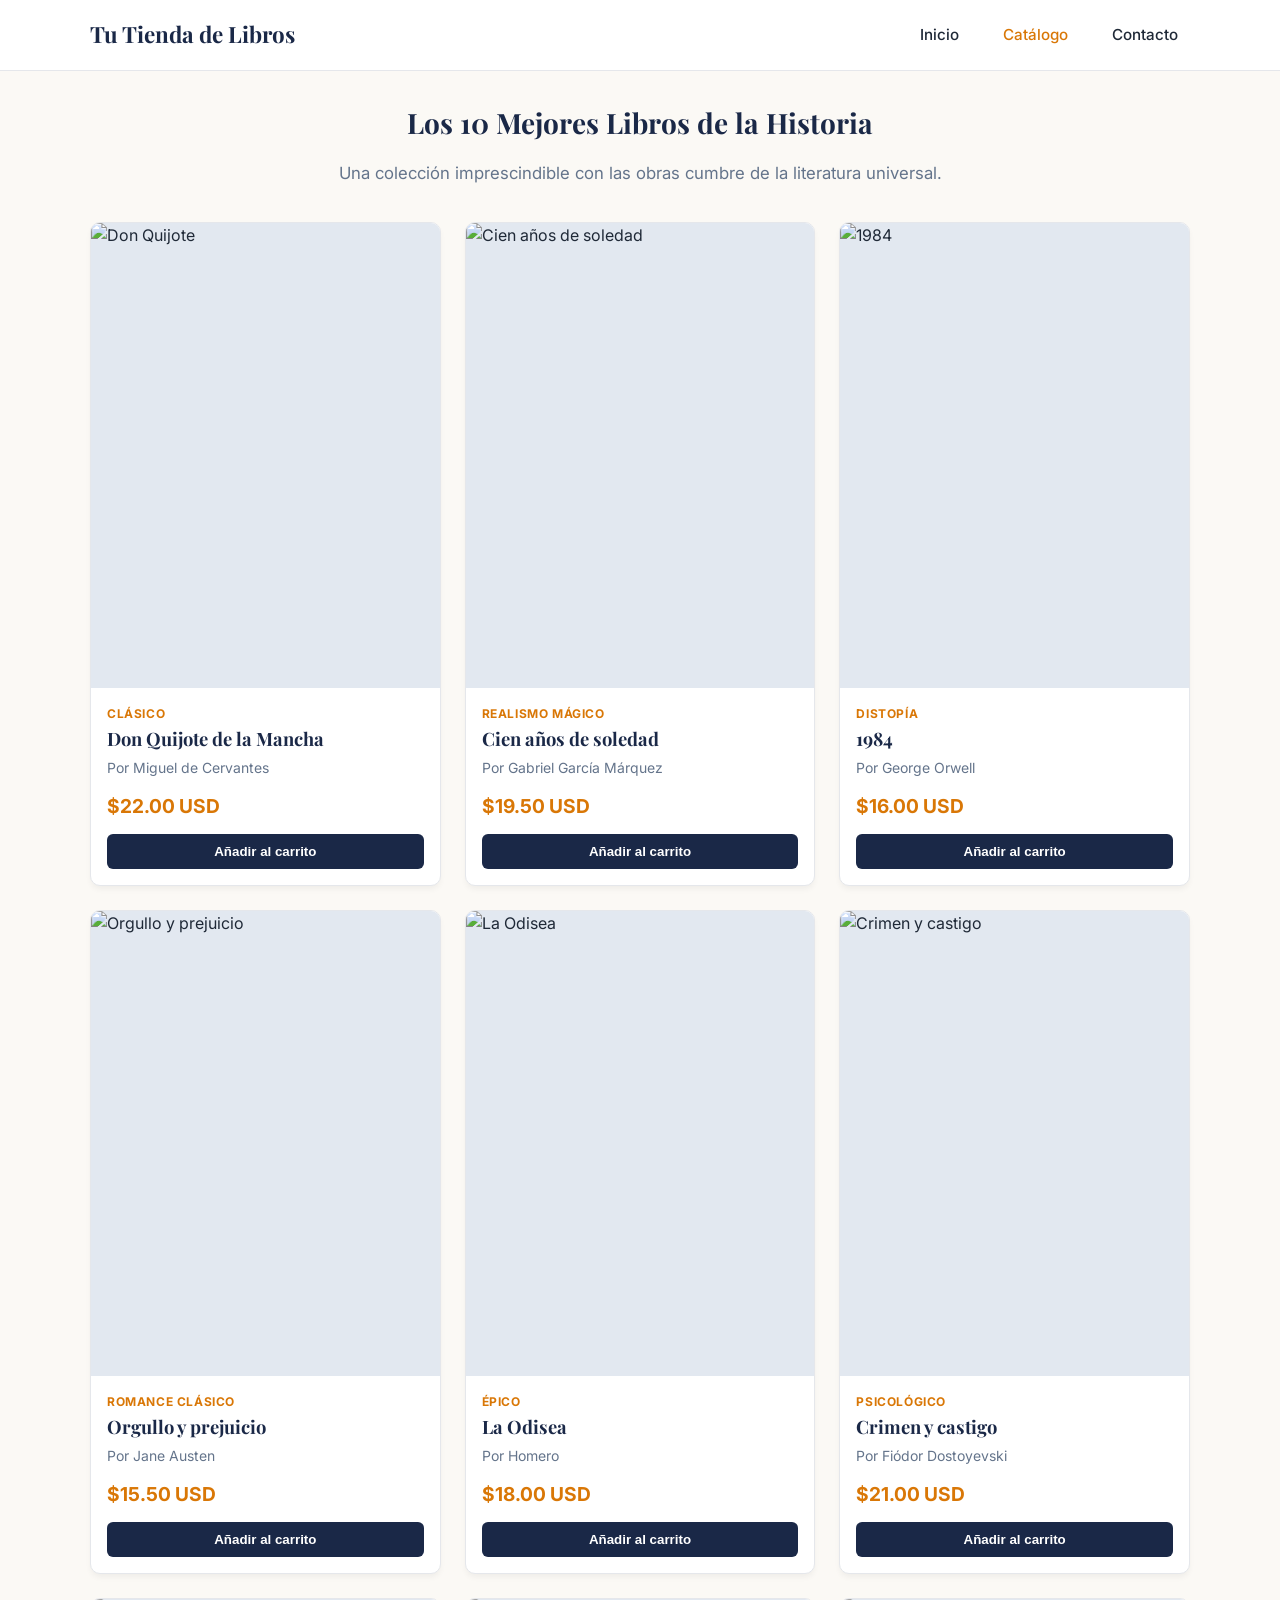
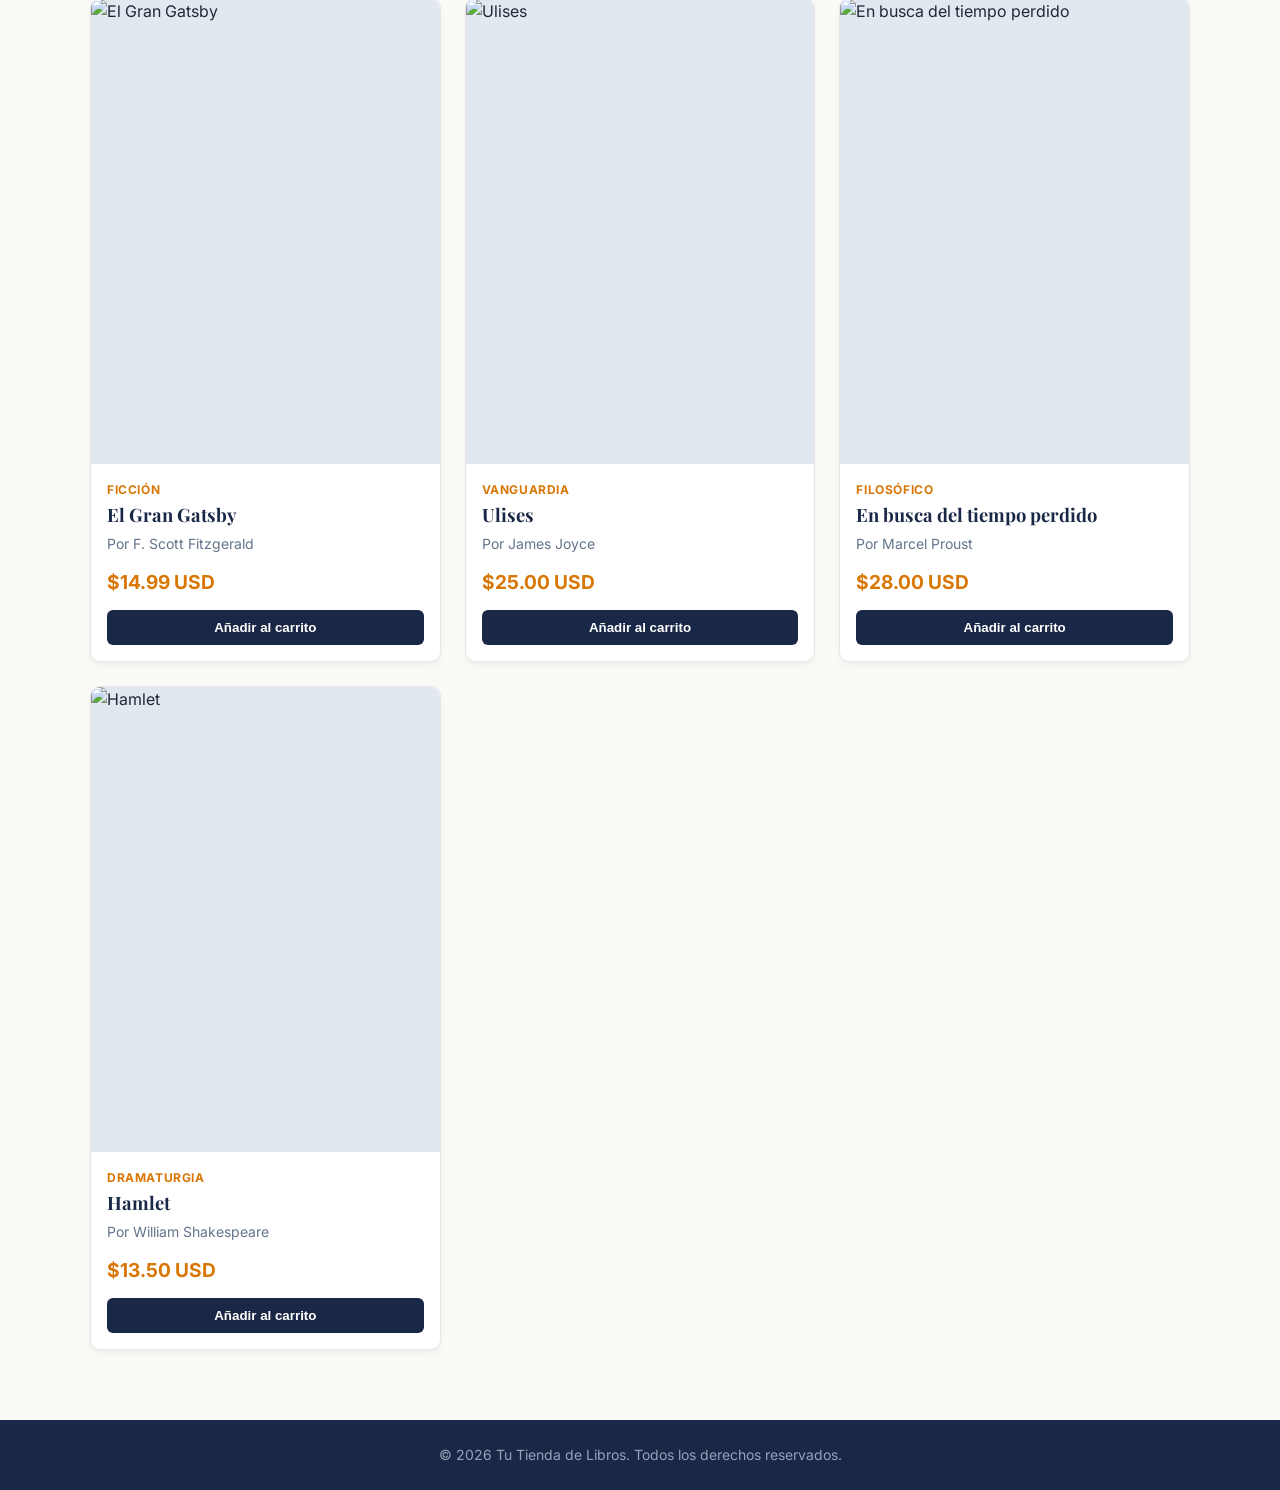
==== catalogo.html @ 7b80df4e "V3" ====
<!DOCTYPE html>
<html lang="es">
<head>
    <meta charset="UTF-8">
    <meta name="viewport" content="width=device-width, initial-scale=1.0">
    <title>Tu Tienda de Libros - Catálogo Histórico</title>
    <link rel="preconnect" href="https://fonts.googleapis.com">
    <link rel="preconnect" href="https://fonts.gstatic.com" crossorigin>
    <link href="https://fonts.googleapis.com/css2?family=Inter:wght@400;500;600;700&family=Playfair+Display:wght@600;700&display=swap" rel="stylesheet">
    <link rel="stylesheet" href="styles.css">
</head>
<body>
    <header class="navbar">
        <div class="container nav-container">
            <h1 class="logo"><a href="index.html">Tu Tienda de Libros</a></h1>
            <nav>
                <ul class="nav-links">
                    <li><a href="index.html">Inicio</a></li>
                    <li><a href="catalogo.html" class="active">Catálogo</a></li>
                    <li><a href="#contacto">Contacto</a></li>
                </ul>
            </nav>
        </div>
    </header>

    <main>
        <div class="container">
            <section class="catalog-section">
                <header class="catalog-header">
                    <h2 class="section-title">Los 10 Mejores Libros de la Historia</h2>
                    <p class="catalog-subtitle">Una colección imprescindible con las obras cumbre de la literatura universal.</p>
                </header>
                
                <div class="books-grid">
                    
                    <!-- 1. Don Quijote -->
                    <article class="book-card">
                        <div class="book-cover">
                            <img src="https://images.unsplash.com/photo-1544716278-ca5e3f4abd8c?auto=format&fit=crop&q=80&w=400" alt="Don Quijote">
                        </div>
                        <div class="book-details">
                            <span class="category">Clásico</span>
                            <h4 class="book-title">Don Quijote de la Mancha</h4>
                            <p class="book-author">Por Miguel de Cervantes</p>
                            <p class="book-price">$22.00 USD</p>
                            <button class="btn btn-buy">Añadir al carrito</button>
                        </div>
                    </article>

                    <!-- 2. Cien años de soledad -->
                    <article class="book-card">
                        <div class="book-cover">
                            <img src="https://images.unsplash.com/photo-1512820790803-83ca734da794?auto=format&fit=crop&q=80&w=400" alt="Cien años de soledad">
                        </div>
                        <div class="book-details">
                            <span class="category">Realismo Mágico</span>
                            <h4 class="book-title">Cien años de soledad</h4>
                            <p class="book-author">Por Gabriel García Márquez</p>
                            <p class="book-price">$19.50 USD</p>
                            <button class="btn btn-buy">Añadir al carrito</button>
                        </div>
                    </article>

                    <!-- 3. 1984 -->
                    <article class="book-card">
                        <div class="book-cover">
                            <img src="https://images.unsplash.com/photo-1532012197267-da84d127e765?auto=format&fit=crop&q=80&w=400" alt="1984">
                        </div>
                        <div class="book-details">
                            <span class="category">Distopía</span>
                            <h4 class="book-title">1984</h4>
                            <p class="book-author">Por George Orwell</p>
                            <p class="book-price">$16.00 USD</p>
                            <button class="btn btn-buy">Añadir al carrito</button>
                        </div>
                    </article>

                    <!-- 4. Orgullo y prejuicio -->
                    <article class="book-card">
                        <div class="book-cover">
                            <img src="https://images.unsplash.com/photo-1476275466078-4007374efbbe?auto=format&fit=crop&q=80&w=400" alt="Orgullo y prejuicio">
                        </div>
                        <div class="book-details">
                            <span class="category">Romance Clásico</span>
                            <h4 class="book-title">Orgullo y prejuicio</h4>
                            <p class="book-author">Por Jane Austen</p>
                            <p class="book-price">$15.50 USD</p>
                            <button class="btn btn-buy">Añadir al carrito</button>
                        </div>
                    </article>

                    <!-- 5. Odisea -->
                    <article class="book-card">
                        <div class="book-cover">
                            <img src="https://images.unsplash.com/photo-1457369804613-52c61a468e7d?auto=format&fit=crop&q=80&w=400" alt="La Odisea">
                        </div>
                        <div class="book-details">
                            <span class="category">Épico</span>
                            <h4 class="book-title">La Odisea</h4>
                            <p class="book-author">Por Homero</p>
                            <p class="book-price">$18.00 USD</p>
                            <button class="btn btn-buy">Añadir al carrito</button>
                        </div>
                    </article>

                    <!-- 6. Crimen y castigo -->
                    <article class="book-card">
                        <div class="book-cover">
                            <img src="https://images.unsplash.com/photo-1543002588-bfa74002ed7e?auto=format&fit=crop&q=80&w=400" alt="Crimen y castigo">
                        </div>
                        <div class="book-details">
                            <span class="category">Psicológico</span>
                            <h4 class="book-title">Crimen y castigo</h4>
                            <p class="book-author">Por Fiódor Dostoyevski</p>
                            <p class="book-price">$21.00 USD</p>
                            <button class="btn btn-buy">Añadir al carrito</button>
                        </div>
                    </article>

                    <!-- 7. El Gran Gatsby -->
                    <article class="book-card">
                        <div class="book-cover">
                            <img src="https://images.unsplash.com/photo-1516979187457-637abb4f9353?auto=format&fit=crop&q=80&w=400" alt="El Gran Gatsby">
                        </div>
                        <div class="book-details">
                            <span class="category">Ficción</span>
                            <h4 class="book-title">El Gran Gatsby</h4>
                            <p class="book-author">Por F. Scott Fitzgerald</p>
                            <p class="book-price">$14.99 USD</p>
                            <button class="btn btn-buy">Añadir al carrito</button>
                        </div>
                    </article>

                    <!-- 8. Ulises -->
                    <article class="book-card">
                        <div class="book-cover">
                            <img src="https://images.unsplash.com/photo-1497633762265-9d179a990aa6?auto=format&fit=crop&q=80&w=400" alt="Ulises">
                        </div>
                        <div class="book-details">
                            <span class="category">Vanguardia</span>
                            <h4 class="book-title">Ulises</h4>
                            <p class="book-author">Por James Joyce</p>
                            <p class="book-price">$25.00 USD</p>
                            <button class="btn btn-buy">Añadir al carrito</button>
                        </div>
                    </article>

                    <!-- 9. En busca del tiempo perdido -->
                    <article class="book-card">
                        <div class="book-cover">
                            <img src="https://images.unsplash.com/photo-1524995997946-a1c2e315a42f?auto=format&fit=crop&q=80&w=400" alt="En busca del tiempo perdido">
                        </div>
                        <div class="book-details">
                            <span class="category">Filosófico</span>
                            <h4 class="book-title">En busca del tiempo perdido</h4>
                            <p class="book-author">Por Marcel Proust</p>
                            <p class="book-price">$28.00 USD</p>
                            <button class="btn btn-buy">Añadir al carrito</button>
                        </div>
                    </article>

                    <!-- 10. Hamlet -->
                    <article class="book-card">
                        <div class="book-cover">
                            <img src="https://images.unsplash.com/photo-1589829085413-56de8ae18c73?auto=format&fit=crop&q=80&w=400" alt="Hamlet">
                        </div>
                        <div class="book-details">
                            <span class="category">Dramaturgia</span>
                            <h4 class="book-title">Hamlet</h4>
                            <p class="book-author">Por William Shakespeare</p>
                            <p class="book-price">$13.50 USD</p>
                            <button class="btn btn-buy">Añadir al carrito</button>
                        </div>
                    </article>

                </div>
            </section>
        </div>
    </main>

    <footer id="contacto">
        <div class="container">
            <p>&copy; 2026 Tu Tienda de Libros. Todos los derechos reservados.</p>
        </div>
    </footer>
</body>
</html>
---- styles.css ----
/* --- TOKENS SISTEMA VISUAL PAPEL Y TINTA --- */
:root {
    --bg-paper: #FBF9F5;
    --bg-card: #FFFFFF;
    --text-ink: #1A2847;
    --text-body: #1F2937;
    --accent-amber: #D97706;
    --accent-hover: #B45309;
    --border-color: #E5E7EB;
    --shadow: 0 4px 6px -1px rgba(0, 0, 0, 0.05);
    
    --font-serif: 'Playfair Display', Georgia, serif;
    --font-sans: 'Inter', system-ui, sans-serif;
}

* {
    box-sizing: border-box;
    margin: 0;
    padding: 0;
}

body {
    font-family: var(--font-sans);
    background-color: var(--bg-paper);
    color: var(--text-body);
    line-height: 1.6;
}

.container {
    width: 90%;
    max-width: 1100px;
    margin: 0 auto;
}

/* --- HEADER & NAVIGATION --- */
.navbar {
    background-color: var(--bg-card);
    border-bottom: 1px solid var(--border-color);
    position: sticky;
    top: 0;
    z-index: 100;
}

.nav-container {
    display: flex;
    justify-content: space-between;
    align-items: center;
    height: 70px;
}

.logo {
    font-family: var(--font-serif);
    font-size: 1.4rem;
    color: var(--text-ink);
    font-weight: 700;
}

.nav-links {
    display: flex;
    list-style: none;
    gap: 20px;
}

.nav-links a {
    color: var(--text-body);
    text-decoration: none;
    font-size: 0.95rem;
    font-weight: 500;
    padding: 6px 12px;
    border-radius: 6px;
    transition: all 0.2s ease;
}

.nav-links a:hover,
.nav-links a.active {
    color: var(--accent-amber);
}

/* --- HERO SECTION --- */
main {
    padding: 30px 0;
}

.hero {
    background-color: var(--text-ink);
    color: #FFFFFF;
    text-align: center;
    padding: 50px 20px;
    border-radius: 12px;
    margin-bottom: 40px;
}

.hero h2 {
    font-family: var(--font-serif);
    font-size: 2.2rem;
    margin-bottom: 12px;
}

.hero p {
    font-size: 1.1rem;
    color: #94A3B8;
    margin-bottom: 24px;
}

/* --- BOTONES (CTA) --- */
.btn {
    display: inline-block;
    padding: 10px 20px;
    border-radius: 6px;
    border: none;
    cursor: pointer;
    font-weight: 600;
    text-decoration: none;
    transition: background-color 0.2s ease;
}

.btn-hero {
    background-color: var(--accent-amber);
    color: #FFFFFF;
}

.btn-hero:hover {
    background-color: var(--accent-hover);
}

.btn-buy {
    width: 100%;
    background-color: var(--text-ink);
    color: #FFFFFF;
    margin-top: 12px;
}

.btn-buy:hover {
    background-color: var(--accent-amber);
}

/* --- CATÁLOGO Y TARJETAS (ATOMIC CARDS) --- */
.catalog-section {
    margin-bottom: 40px;
}

.section-title {
    font-family: var(--font-serif);
    font-size: 1.75rem;
    color: var(--text-ink);
    margin-bottom: 24px;
}

.books-grid {
    display: grid;
    grid-template-columns: repeat(auto-fit, minmax(260px, 1fr));
    gap: 24px;
}

.book-card {
    background-color: var(--bg-card);
    border: 1px solid var(--border-color);
    border-radius: 10px;
    overflow: hidden;
    box-shadow: var(--shadow);
    display: flex;
    flex-direction: column;
    justify-content: space-between;
    transition: transform 0.2s ease, box-shadow 0.2s ease;
}

.book-card:hover {
    transform: translateY(-4px);
    box-shadow: 0 10px 15px -3px rgba(0, 0, 0, 0.08);
}

/* Relación de aspecto 3:4 para las portadas */
.book-cover {
    width: 100%;
    aspect-ratio: 3 / 4;
    overflow: hidden;
    background-color: #E2E8F0;
}

.book-cover img {
    width: 100%;
    height: 100%;
    object-fit: cover;
}

.book-details {
    padding: 16px;
    display: flex;
    flex-direction: column;
    flex-grow: 1;
}

.category {
    font-size: 0.75rem;
    text-transform: uppercase;
    font-weight: 700;
    color: var(--accent-amber);
    letter-spacing: 0.05em;
    margin-bottom: 4px;
}

.book-title {
    font-family: var(--font-serif);
    font-size: 1.15rem;
    color: var(--text-ink);
    line-height: 1.3;
    margin-bottom: 6px;
    
    /* Truncado a 2 líneas */
    display: -webkit-box;
    -webkit-line-clamp: 2;
    -webkit-box-orient: vertical;
    overflow: hidden;
}

.book-author {
    font-size: 0.875rem;
    color: #64748B;
    margin-bottom: 12px;
}

.book-price {
    font-size: 1.2rem;
    font-weight: 700;
    color: var(--accent-amber);
    margin-top: auto;
}

/* --- FOOTER --- */
footer {
    background-color: var(--text-ink);
    color: #94A3B8;
    padding: 24px 0;
    text-align: center;
    font-size: 0.875rem;
}

/* Responsive */
@media (max-width: 600px) {
    .nav-container {
        flex-direction: column;
        height: auto;
        padding: 12px 0;
        gap: 10px;
    }

    .hero h2 {
        font-size: 1.6rem;
    }
}

/* --- ESTILOS PÁGINA CATÁLOGO --- */
.catalog-header {
    text-align: center;
    margin-bottom: 35px;
}

.catalog-subtitle {
    font-size: 1.05rem;
    color: #64748B;
    margin-top: -10px;
}

.logo a {
    color: inherit;
    text-decoration: none;
}
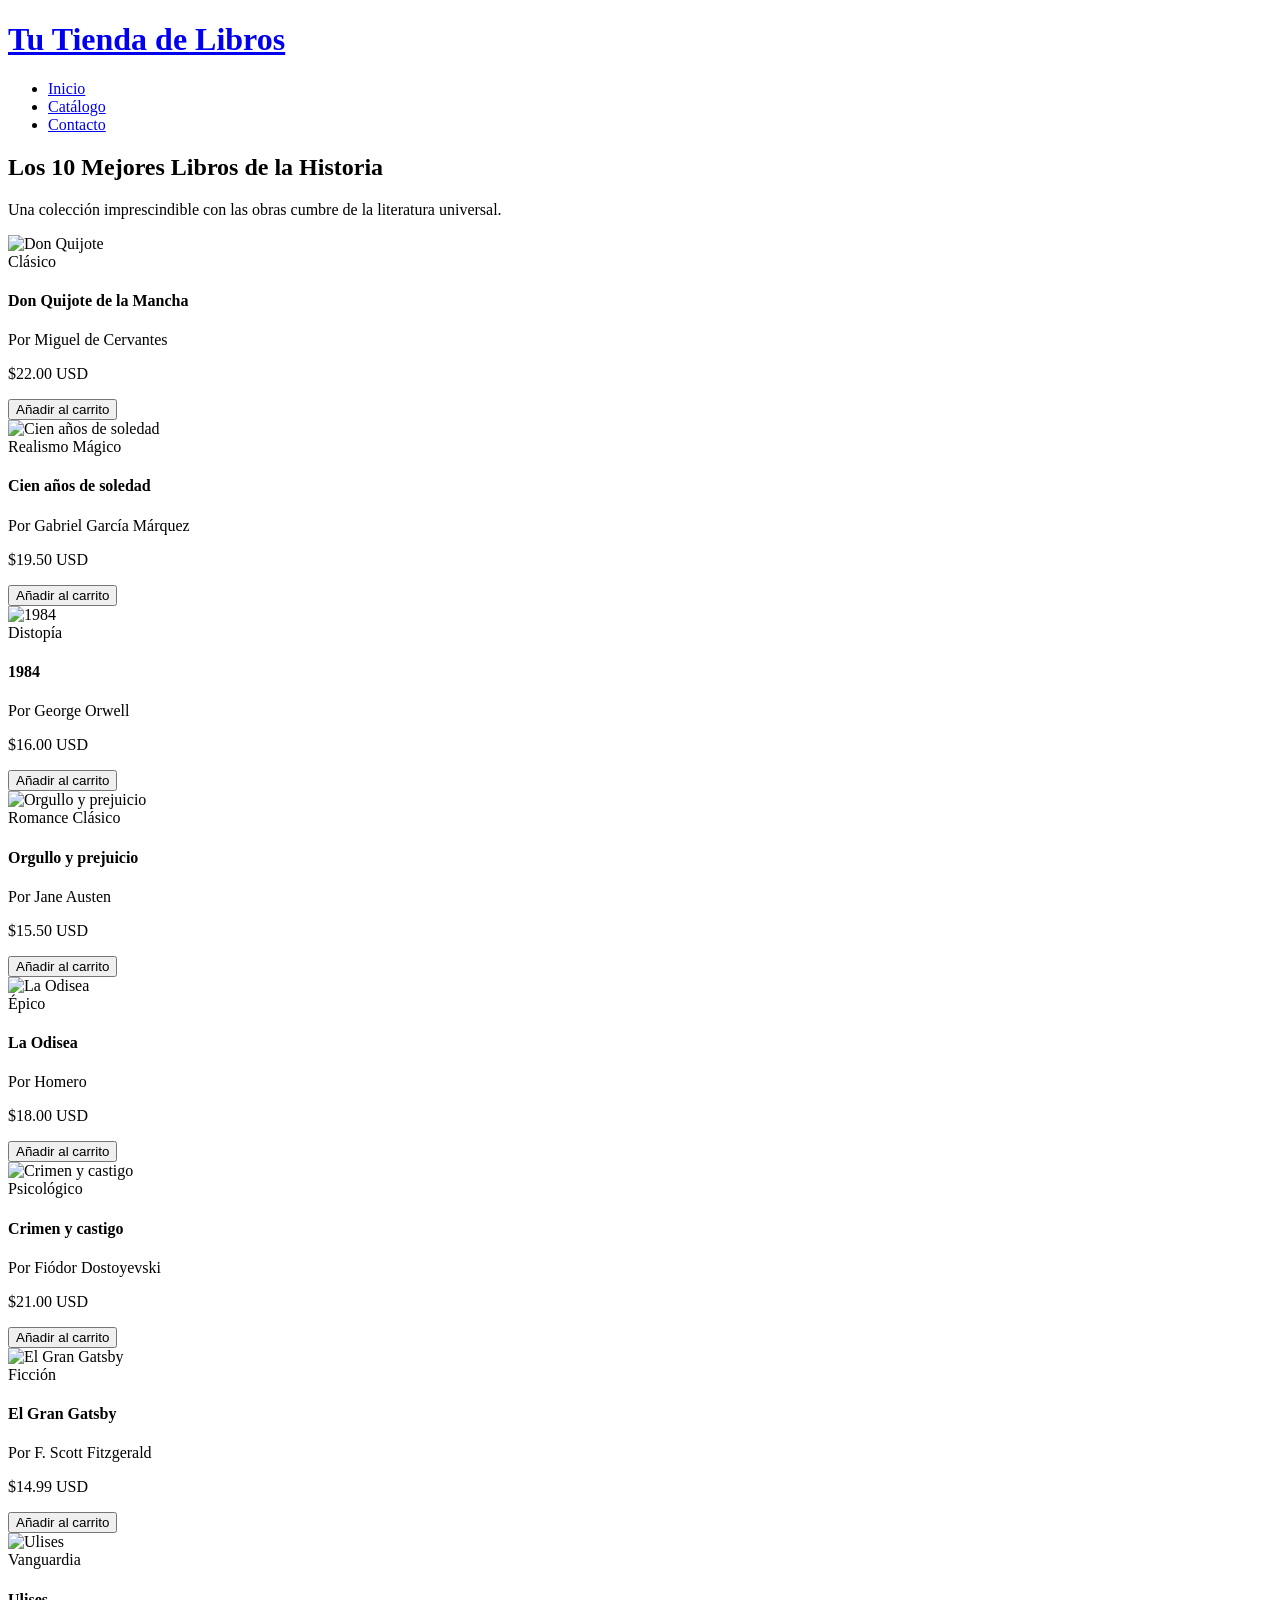
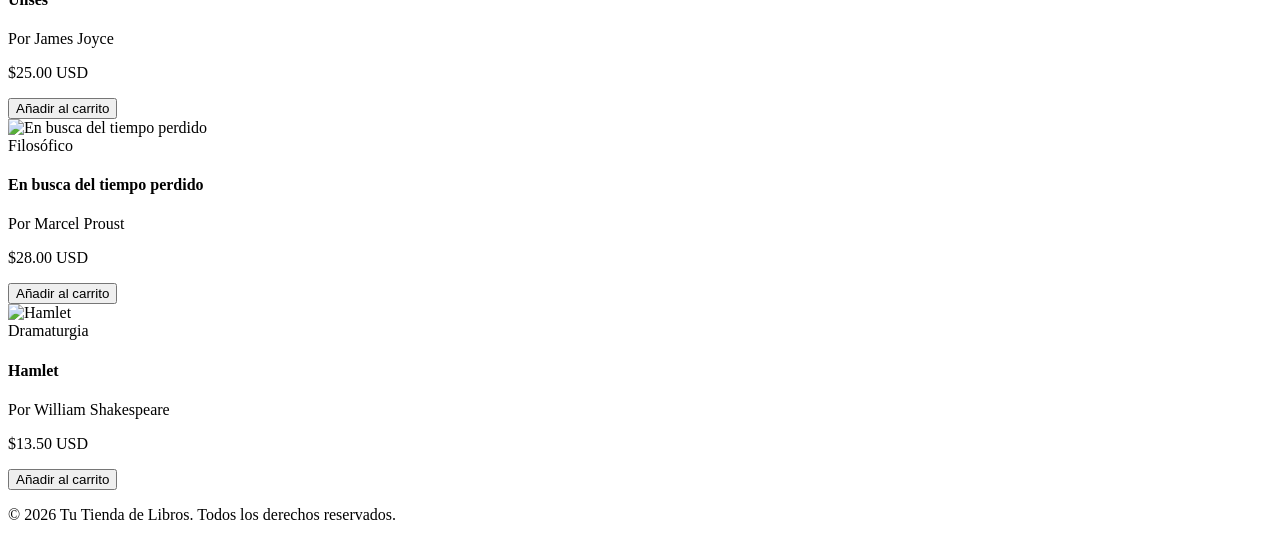
==== commit 266f1d2c: "v4" ====
--- a/catalogo.html
+++ b/catalogo.html
@@ -17,7 +17,7 @@
                 <ul class="nav-links">
                     <li><a href="index.html">Inicio</a></li>
                     <li><a href="catalogo.html" class="active">Catálogo</a></li>
-                    <li><a href="#contacto">Contacto</a></li>
+                    <li><a href="contacto.html">Contacto</a></li>
                 </ul>
             </nav>
         </div>
@@ -33,7 +33,6 @@
                 
                 <div class="books-grid">
                     
-                    <!-- 1. Don Quijote -->
                     <article class="book-card">
                         <div class="book-cover">
                             <img src="https://images.unsplash.com/photo-1544716278-ca5e3f4abd8c?auto=format&fit=crop&q=80&w=400" alt="Don Quijote">
@@ -47,7 +46,6 @@
                         </div>
                     </article>
 
-                    <!-- 2. Cien años de soledad -->
                     <article class="book-card">
                         <div class="book-cover">
                             <img src="https://images.unsplash.com/photo-1512820790803-83ca734da794?auto=format&fit=crop&q=80&w=400" alt="Cien años de soledad">
@@ -61,7 +59,6 @@
                         </div>
                     </article>
 
-                    <!-- 3. 1984 -->
                     <article class="book-card">
                         <div class="book-cover">
                             <img src="https://images.unsplash.com/photo-1532012197267-da84d127e765?auto=format&fit=crop&q=80&w=400" alt="1984">
@@ -75,7 +72,6 @@
                         </div>
                     </article>
 
-                    <!-- 4. Orgullo y prejuicio -->
                     <article class="book-card">
                         <div class="book-cover">
                             <img src="https://images.unsplash.com/photo-1476275466078-4007374efbbe?auto=format&fit=crop&q=80&w=400" alt="Orgullo y prejuicio">
@@ -89,7 +85,6 @@
                         </div>
                     </article>
 
-                    <!-- 5. Odisea -->
                     <article class="book-card">
                         <div class="book-cover">
                             <img src="https://images.unsplash.com/photo-1457369804613-52c61a468e7d?auto=format&fit=crop&q=80&w=400" alt="La Odisea">
@@ -103,7 +98,6 @@
                         </div>
                     </article>
 
-                    <!-- 6. Crimen y castigo -->
                     <article class="book-card">
                         <div class="book-cover">
                             <img src="https://images.unsplash.com/photo-1543002588-bfa74002ed7e?auto=format&fit=crop&q=80&w=400" alt="Crimen y castigo">
@@ -117,7 +111,6 @@
                         </div>
                     </article>
 
-                    <!-- 7. El Gran Gatsby -->
                     <article class="book-card">
                         <div class="book-cover">
                             <img src="https://images.unsplash.com/photo-1516979187457-637abb4f9353?auto=format&fit=crop&q=80&w=400" alt="El Gran Gatsby">
@@ -131,7 +124,6 @@
                         </div>
                     </article>
 
-                    <!-- 8. Ulises -->
                     <article class="book-card">
                         <div class="book-cover">
                             <img src="https://images.unsplash.com/photo-1497633762265-9d179a990aa6?auto=format&fit=crop&q=80&w=400" alt="Ulises">
@@ -145,7 +137,6 @@
                         </div>
                     </article>
 
-                    <!-- 9. En busca del tiempo perdido -->
                     <article class="book-card">
                         <div class="book-cover">
                             <img src="https://images.unsplash.com/photo-1524995997946-a1c2e315a42f?auto=format&fit=crop&q=80&w=400" alt="En busca del tiempo perdido">
@@ -159,7 +150,6 @@
                         </div>
                     </article>
 
-                    <!-- 10. Hamlet -->
                     <article class="book-card">
                         <div class="book-cover">
                             <img src="https://images.unsplash.com/photo-1589829085413-56de8ae18c73?auto=format&fit=crop&q=80&w=400" alt="Hamlet">
@@ -178,7 +168,7 @@
         </div>
     </main>
 
-    <footer id="contacto">
+    <footer>
         <div class="container">
             <p>&copy; 2026 Tu Tienda de Libros. Todos los derechos reservados.</p>
         </div>
--- a/styles.css
+++ b/styles.css
@@ -1,267 +1,91 @@
-/* --- TOKENS SISTEMA VISUAL PAPEL Y TINTA --- */
-:root {
-    --bg-paper: #FBF9F5;
-    --bg-card: #FFFFFF;
-    --text-ink: #1A2847;
-    --text-body: #1F2937;
-    --accent-amber: #D97706;
-    --accent-hover: #B45309;
-    --border-color: #E5E7EB;
-    --shadow: 0 4px 6px -1px rgba(0, 0, 0, 0.05);
-    
-    --font-serif: 'Playfair Display', Georgia, serif;
-    --font-sans: 'Inter', system-ui, sans-serif;
-}
-
-* {
-    box-sizing: border-box;
-    margin: 0;
-    padding: 0;
-}
-
-body {
-    font-family: var(--font-sans);
-    background-color: var(--bg-paper);
-    color: var(--text-body);
-    line-height: 1.6;
-}
-
-.container {
-    width: 90%;
-    max-width: 1100px;
-    margin: 0 auto;
-}
-
-/* --- HEADER & NAVIGATION --- */
-.navbar {
-    background-color: var(--bg-card);
-    border-bottom: 1px solid var(--border-color);
-    position: sticky;
-    top: 0;
-    z-index: 100;
-}
-
-.nav-container {
-    display: flex;
-    justify-content: space-between;
-    align-items: center;
-    height: 70px;
-}
-
-.logo {
-    font-family: var(--font-serif);
-    font-size: 1.4rem;
-    color: var(--text-ink);
-    font-weight: 700;
-}
-
-.nav-links {
-    display: flex;
-    list-style: none;
-    gap: 20px;
-}
-
-.nav-links a {
-    color: var(--text-body);
-    text-decoration: none;
-    font-size: 0.95rem;
-    font-weight: 500;
-    padding: 6px 12px;
-    border-radius: 6px;
-    transition: all 0.2s ease;
-}
-
-.nav-links a:hover,
-.nav-links a.active {
-    color: var(--accent-amber);
-}
-
-/* --- HERO SECTION --- */
-main {
-    padding: 30px 0;
-}
-
-.hero {
-    background-color: var(--text-ink);
-    color: #FFFFFF;
-    text-align: center;
-    padding: 50px 20px;
-    border-radius: 12px;
+/* --- ESTILOS SECCIÓN CONTACTO --- */
+.contact-grid {
+    display: grid;
+    grid-template-columns: repeat(auto-fit, minmax(320px, 1fr));
+    gap: 30px;
     margin-bottom: 40px;
 }
 
-.hero h2 {
-    font-family: var(--font-serif);
-    font-size: 2.2rem;
-    margin-bottom: 12px;
+.contact-card {
+    background-color: var(--bg-card);
+    border: 1px solid var(--border-color);
+    border-radius: 12px;
+    padding: 28px;
+    box-shadow: var(--shadow);
 }
 
-.hero p {
-    font-size: 1.1rem;
-    color: #94A3B8;
-    margin-bottom: 24px;
+.contact-card h3 {
+    font-family: var(--font-serif);
+    color: var(--text-ink);
+    font-size: 1.35rem;
+    margin-bottom: 20px;
 }
 
-/* --- BOTONES (CTA) --- */
-.btn {
-    display: inline-block;
-    padding: 10px 20px;
-    border-radius: 6px;
-    border: none;
-    cursor: pointer;
-    font-weight: 600;
-    text-decoration: none;
-    transition: background-color 0.2s ease;
+/* Formulario */
+.contact-form {
+    display: flex;
+    flex-direction: column;
+    gap: 16px;
 }
 
-.btn-hero {
-    background-color: var(--accent-amber);
-    color: #FFFFFF;
+.form-group {
+    display: flex;
+    flex-direction: column;
+    gap: 6px;
 }
 
-.btn-hero:hover {
-    background-color: var(--accent-hover);
+.form-group label {
+    font-size: 0.875rem;
+    font-weight: 600;
+    color: var(--text-ink);
 }
 
-.btn-buy {
-    width: 100%;
-    background-color: var(--text-ink);
-    color: #FFFFFF;
-    margin-top: 12px;
+.form-group input,
+.form-group textarea {
+    padding: 10px 14px;
+    border: 1px solid var(--border-color);
+    border-radius: 6px;
+    font-family: var(--font-sans);
+    font-size: 0.95rem;
+    background-color: var(--bg-paper);
+    color: var(--text-body);
+    transition: border-color 0.2s ease;
 }
 
-.btn-buy:hover {
-    background-color: var(--accent-amber);
+.form-group input:focus,
+.form-group textarea:focus {
+    outline: none;
+    border-color: var(--accent-amber);
 }
 
-/* --- CATÁLOGO Y TARJETAS (ATOMIC CARDS) --- */
-.catalog-section {
-    margin-bottom: 40px;
+.btn-block {
+    width: 100%;
+    margin-top: 8px;
 }
 
-.section-title {
-    font-family: var(--font-serif);
-    font-size: 1.75rem;
-    color: var(--text-ink);
-    margin-bottom: 24px;
+/* Información de Contacto y Mapa */
+.info-details {
+    display: flex;
+    flex-direction: column;
+    gap: 14px;
+    margin-bottom: 20px;
 }
 
-.books-grid {
-    display: grid;
-    grid-template-columns: repeat(auto-fit, minmax(260px, 1fr));
-    gap: 24px;
+.info-item strong {
+    font-size: 0.85rem;
+    color: var(--accent-amber);
+    text-transform: uppercase;
+    letter-spacing: 0.05em;
 }
 
-.book-card {
-    background-color: var(--bg-card);
-    border: 1px solid var(--border-color);
-    border-radius: 10px;
-    overflow: hidden;
-    box-shadow: var(--shadow);
-    display: flex;
-    flex-direction: column;
-    justify-content: space-between;
-    transition: transform 0.2s ease, box-shadow 0.2s ease;
+.info-item p {
+    font-size: 0.95rem;
+    color: var(--text-body);
+    margin-top: 2px;
 }
 
-.book-card:hover {
-    transform: translateY(-4px);
-    box-shadow: 0 10px 15px -3px rgba(0, 0, 0, 0.08);
-}
-
-/* Relación de aspecto 3:4 para las portadas */
-.book-cover {
-    width: 100%;
-    aspect-ratio: 3 / 4;
+.map-container {
+    border-radius: 8px;
     overflow: hidden;
-    background-color: #E2E8F0;
-}
-
-.book-cover img {
-    width: 100%;
-    height: 100%;
-    object-fit: cover;
-}
-
-.book-details {
-    padding: 16px;
-    display: flex;
-    flex-direction: column;
-    flex-grow: 1;
-}
-
-.category {
-    font-size: 0.75rem;
-    text-transform: uppercase;
-    font-weight: 700;
-    color: var(--accent-amber);
-    letter-spacing: 0.05em;
-    margin-bottom: 4px;
-}
-
-.book-title {
-    font-family: var(--font-serif);
-    font-size: 1.15rem;
-    color: var(--text-ink);
-    line-height: 1.3;
-    margin-bottom: 6px;
-    
-    /* Truncado a 2 líneas */
-    display: -webkit-box;
-    -webkit-line-clamp: 2;
-    -webkit-box-orient: vertical;
-    overflow: hidden;
-}
-
-.book-author {
-    font-size: 0.875rem;
-    color: #64748B;
-    margin-bottom: 12px;
-}
-
-.book-price {
-    font-size: 1.2rem;
-    font-weight: 700;
-    color: var(--accent-amber);
-    margin-top: auto;
-}
-
-/* --- FOOTER --- */
-footer {
-    background-color: var(--text-ink);
-    color: #94A3B8;
-    padding: 24px 0;
-    text-align: center;
-    font-size: 0.875rem;
-}
-
-/* Responsive */
-@media (max-width: 600px) {
-    .nav-container {
-        flex-direction: column;
-        height: auto;
-        padding: 12px 0;
-        gap: 10px;
-    }
-
-    .hero h2 {
-        font-size: 1.6rem;
-    }
-}
-
-/* --- ESTILOS PÁGINA CATÁLOGO --- */
-.catalog-header {
-    text-align: center;
-    margin-bottom: 35px;
-}
-
-.catalog-subtitle {
-    font-size: 1.05rem;
-    color: #64748B;
-    margin-top: -10px;
-}
-
-.logo a {
-    color: inherit;
-    text-decoration: none;
+    border: 1px solid var(--border-color);
 }
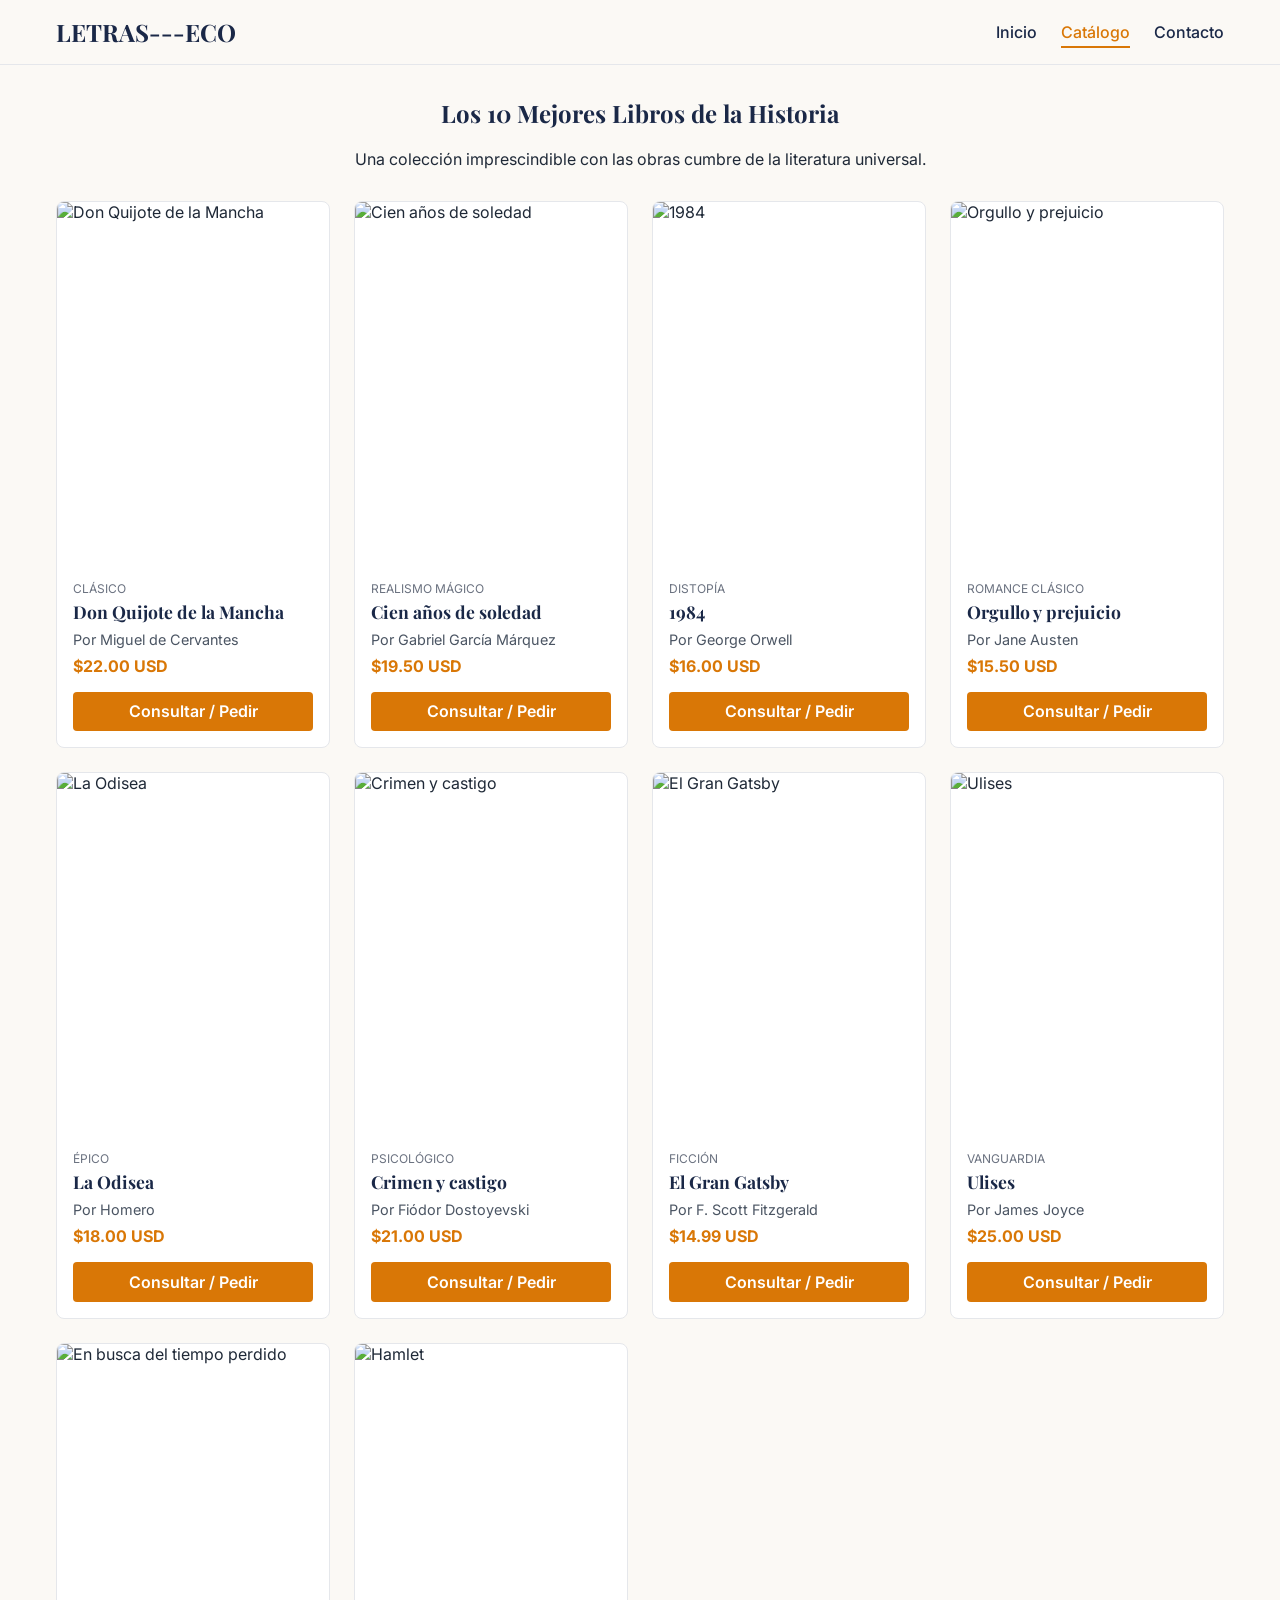
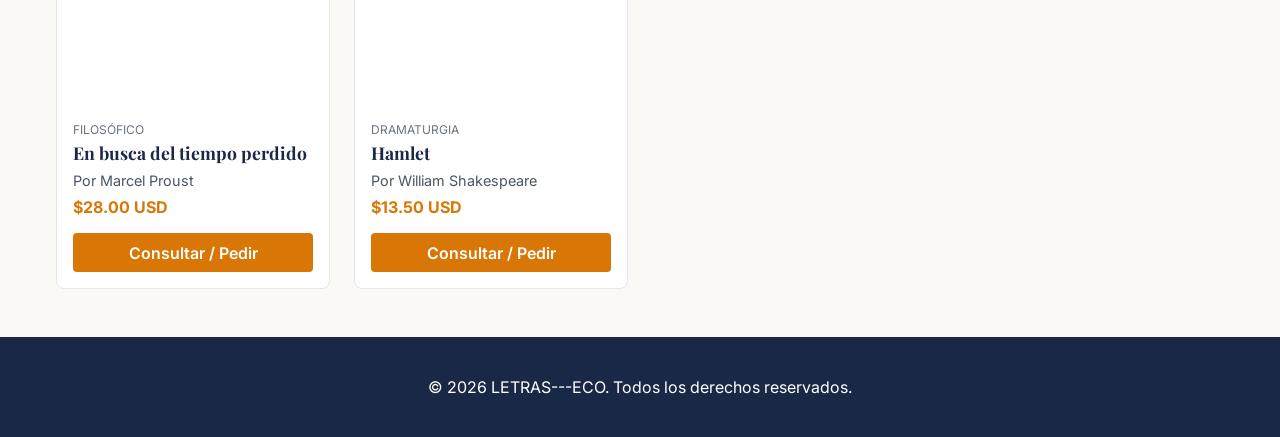
==== commit a00a2523: "New version" ====
--- a/catalogo.html
+++ b/catalogo.html
@@ -3,175 +3,30 @@
 <head>
     <meta charset="UTF-8">
     <meta name="viewport" content="width=device-width, initial-scale=1.0">
-    <title>Tu Tienda de Libros - Catálogo Histórico</title>
+    <title>LETRAS---ECO | Catálogo Histórico</title>
     <link rel="preconnect" href="https://fonts.googleapis.com">
     <link rel="preconnect" href="https://fonts.gstatic.com" crossorigin>
     <link href="https://fonts.googleapis.com/css2?family=Inter:wght@400;500;600;700&family=Playfair+Display:wght@600;700&display=swap" rel="stylesheet">
     <link rel="stylesheet" href="styles.css">
 </head>
-<body>
-    <header class="navbar">
-        <div class="container nav-container">
-            <h1 class="logo"><a href="index.html">Tu Tienda de Libros</a></h1>
-            <nav>
-                <ul class="nav-links">
-                    <li><a href="index.html">Inicio</a></li>
-                    <li><a href="catalogo.html" class="active">Catálogo</a></li>
-                    <li><a href="contacto.html">Contacto</a></li>
-                </ul>
-            </nav>
-        </div>
-    </header>
+<body data-page="catalogo">
 
     <main>
         <div class="container">
             <section class="catalog-section">
                 <header class="catalog-header">
-                    <h2 class="section-title">Los 10 Mejores Libros de la Historia</h2>
+                    <h2 class="section-title serif-title">Los 10 Mejores Libros de la Historia</h2>
                     <p class="catalog-subtitle">Una colección imprescindible con las obras cumbre de la literatura universal.</p>
                 </header>
                 
-                <div class="books-grid">
-                    
-                    <article class="book-card">
-                        <div class="book-cover">
-                            <img src="https://images.unsplash.com/photo-1544716278-ca5e3f4abd8c?auto=format&fit=crop&q=80&w=400" alt="Don Quijote">
-                        </div>
-                        <div class="book-details">
-                            <span class="category">Clásico</span>
-                            <h4 class="book-title">Don Quijote de la Mancha</h4>
-                            <p class="book-author">Por Miguel de Cervantes</p>
-                            <p class="book-price">$22.00 USD</p>
-                            <button class="btn btn-buy">Añadir al carrito</button>
-                        </div>
-                    </article>
-
-                    <article class="book-card">
-                        <div class="book-cover">
-                            <img src="https://images.unsplash.com/photo-1512820790803-83ca734da794?auto=format&fit=crop&q=80&w=400" alt="Cien años de soledad">
-                        </div>
-                        <div class="book-details">
-                            <span class="category">Realismo Mágico</span>
-                            <h4 class="book-title">Cien años de soledad</h4>
-                            <p class="book-author">Por Gabriel García Márquez</p>
-                            <p class="book-price">$19.50 USD</p>
-                            <button class="btn btn-buy">Añadir al carrito</button>
-                        </div>
-                    </article>
-
-                    <article class="book-card">
-                        <div class="book-cover">
-                            <img src="https://images.unsplash.com/photo-1532012197267-da84d127e765?auto=format&fit=crop&q=80&w=400" alt="1984">
-                        </div>
-                        <div class="book-details">
-                            <span class="category">Distopía</span>
-                            <h4 class="book-title">1984</h4>
-                            <p class="book-author">Por George Orwell</p>
-                            <p class="book-price">$16.00 USD</p>
-                            <button class="btn btn-buy">Añadir al carrito</button>
-                        </div>
-                    </article>
-
-                    <article class="book-card">
-                        <div class="book-cover">
-                            <img src="https://images.unsplash.com/photo-1476275466078-4007374efbbe?auto=format&fit=crop&q=80&w=400" alt="Orgullo y prejuicio">
-                        </div>
-                        <div class="book-details">
-                            <span class="category">Romance Clásico</span>
-                            <h4 class="book-title">Orgullo y prejuicio</h4>
-                            <p class="book-author">Por Jane Austen</p>
-                            <p class="book-price">$15.50 USD</p>
-                            <button class="btn btn-buy">Añadir al carrito</button>
-                        </div>
-                    </article>
-
-                    <article class="book-card">
-                        <div class="book-cover">
-                            <img src="https://images.unsplash.com/photo-1457369804613-52c61a468e7d?auto=format&fit=crop&q=80&w=400" alt="La Odisea">
-                        </div>
-                        <div class="book-details">
-                            <span class="category">Épico</span>
-                            <h4 class="book-title">La Odisea</h4>
-                            <p class="book-author">Por Homero</p>
-                            <p class="book-price">$18.00 USD</p>
-                            <button class="btn btn-buy">Añadir al carrito</button>
-                        </div>
-                    </article>
-
-                    <article class="book-card">
-                        <div class="book-cover">
-                            <img src="https://images.unsplash.com/photo-1543002588-bfa74002ed7e?auto=format&fit=crop&q=80&w=400" alt="Crimen y castigo">
-                        </div>
-                        <div class="book-details">
-                            <span class="category">Psicológico</span>
-                            <h4 class="book-title">Crimen y castigo</h4>
-                            <p class="book-author">Por Fiódor Dostoyevski</p>
-                            <p class="book-price">$21.00 USD</p>
-                            <button class="btn btn-buy">Añadir al carrito</button>
-                        </div>
-                    </article>
-
-                    <article class="book-card">
-                        <div class="book-cover">
-                            <img src="https://images.unsplash.com/photo-1516979187457-637abb4f9353?auto=format&fit=crop&q=80&w=400" alt="El Gran Gatsby">
-                        </div>
-                        <div class="book-details">
-                            <span class="category">Ficción</span>
-                            <h4 class="book-title">El Gran Gatsby</h4>
-                            <p class="book-author">Por F. Scott Fitzgerald</p>
-                            <p class="book-price">$14.99 USD</p>
-                            <button class="btn btn-buy">Añadir al carrito</button>
-                        </div>
-                    </article>
-
-                    <article class="book-card">
-                        <div class="book-cover">
-                            <img src="https://images.unsplash.com/photo-1497633762265-9d179a990aa6?auto=format&fit=crop&q=80&w=400" alt="Ulises">
-                        </div>
-                        <div class="book-details">
-                            <span class="category">Vanguardia</span>
-                            <h4 class="book-title">Ulises</h4>
-                            <p class="book-author">Por James Joyce</p>
-                            <p class="book-price">$25.00 USD</p>
-                            <button class="btn btn-buy">Añadir al carrito</button>
-                        </div>
-                    </article>
-
-                    <article class="book-card">
-                        <div class="book-cover">
-                            <img src="https://images.unsplash.com/photo-1524995997946-a1c2e315a42f?auto=format&fit=crop&q=80&w=400" alt="En busca del tiempo perdido">
-                        </div>
-                        <div class="book-details">
-                            <span class="category">Filosófico</span>
-                            <h4 class="book-title">En busca del tiempo perdido</h4>
-                            <p class="book-author">Por Marcel Proust</p>
-                            <p class="book-price">$28.00 USD</p>
-                            <button class="btn btn-buy">Añadir al carrito</button>
-                        </div>
-                    </article>
-
-                    <article class="book-card">
-                        <div class="book-cover">
-                            <img src="https://images.unsplash.com/photo-1589829085413-56de8ae18c73?auto=format&fit=crop&q=80&w=400" alt="Hamlet">
-                        </div>
-                        <div class="book-details">
-                            <span class="category">Dramaturgia</span>
-                            <h4 class="book-title">Hamlet</h4>
-                            <p class="book-author">Por William Shakespeare</p>
-                            <p class="book-price">$13.50 USD</p>
-                            <button class="btn btn-buy">Añadir al carrito</button>
-                        </div>
-                    </article>
-
+                <!-- Grilla de Libros Hidratada dinámicamente desde books.json -->
+                <div id="books-grid-container" class="books-grid">
+                    <!-- Inyección dinámica vía script.js -->
                 </div>
             </section>
         </div>
     </main>
 
-    <footer>
-        <div class="container">
-            <p>&copy; 2026 Tu Tienda de Libros. Todos los derechos reservados.</p>
-        </div>
-    </footer>
+    <script src="script.js"></script>
 </body>
 </html>
--- a/styles.css
+++ b/styles.css
@@ -1,91 +1,275 @@
-/* --- ESTILOS SECCIÓN CONTACTO --- */
+/* Tokens Papel y Tinta */
+:root {
+  --bg-paper: #FBF9F5;
+  --bg-card: #FFFFFF;
+  --text-ink: #1A2847;
+  --text-body: #1F2937;
+  --accent-amber: #D97706;
+  --accent-hover: #B45309;
+  --border-color: #E5E7EB;
+}
+
+* {
+  box-sizing: border-box;
+}
+
+body {
+  background-color: var(--bg-paper);
+  color: var(--text-body);
+  font-family: 'Inter', sans-serif;
+  margin: 0;
+  display: flex;
+  flex-direction: column;
+  min-height: 100vh;
+}
+
+main {
+  flex: 1;
+}
+
+.container {
+  max-width: 1200px;
+  margin: 0 auto;
+  padding: 0 1rem;
+}
+
+h1, h2, h3, h4, .serif-title, .logo {
+  font-family: 'Playfair Display', serif;
+  color: var(--text-ink);
+}
+
+a {
+  text-decoration: none;
+  color: inherit;
+}
+
+/* Header Sticky y Navegación Global */
+.site-header {
+  position: sticky;
+  top: 0;
+  background-color: var(--bg-paper);
+  transition: box-shadow 0.3s ease;
+  z-index: 1000;
+  border-bottom: 1px solid var(--border-color);
+}
+
+.site-header.scrolled {
+  box-shadow: 0 4px 12px rgba(0, 0, 0, 0.08);
+}
+
+.header-container {
+  display: flex;
+  justify-content: space-between;
+  align-items: center;
+  padding: 1rem;
+}
+
+.logo-title {
+  margin: 0;
+  font-size: 1.5rem;
+}
+
+.nav-links {
+  list-style: none;
+  display: flex;
+  gap: 1.5rem;
+  margin: 0;
+  padding: 0;
+}
+
+.nav-links a {
+  font-weight: 500;
+  color: var(--text-ink);
+  padding-bottom: 0.25rem;
+}
+
+.nav-links a.active {
+  color: var(--accent-amber);
+  border-bottom: 2px solid var(--accent-amber);
+}
+
+/* Hero Section */
+.hero-section {
+  background-color: var(--text-ink);
+  color: #FFFFFF;
+  padding: 4rem 1rem;
+  text-align: center;
+  margin-bottom: 2rem;
+}
+
+.hero-section h1 {
+  color: #FFFFFF;
+  font-size: 2.5rem;
+  margin-bottom: 1rem;
+}
+
+/* Grilla Responsiva y Tarjetas 3:4 */
+.catalog-header {
+  text-align: center;
+  margin: 2rem 0;
+}
+
+.books-grid {
+  display: grid;
+  grid-template-columns: repeat(auto-fill, minmax(220px, 1fr));
+  gap: 1.5rem;
+  margin-bottom: 3rem;
+}
+
+.book-card {
+  background-color: var(--bg-card);
+  border: 1px solid var(--border-color);
+  border-radius: 8px;
+  overflow: hidden;
+  display: flex;
+  flex-direction: column;
+}
+
+.book-cover img {
+  width: 100%;
+  aspect-ratio: 3 / 4;
+  object-fit: cover;
+  display: block;
+}
+
+.book-details {
+  padding: 1rem;
+  display: flex;
+  flex-direction: column;
+  flex: 1;
+}
+
+.category {
+  font-size: 0.75rem;
+  text-transform: uppercase;
+  color: #6B7280;
+  margin-bottom: 0.25rem;
+}
+
+.book-title {
+  margin: 0 0 0.5rem 0;
+  font-size: 1.1rem;
+  display: -webkit-box;
+  -webkit-line-clamp: 2;
+  -webkit-box-orient: vertical;
+  overflow: hidden;
+}
+
+.book-author {
+  font-size: 0.9rem;
+  color: #4B5563;
+  margin: 0 0 0.5rem 0;
+}
+
+.book-price {
+  color: var(--accent-amber);
+  font-weight: 700;
+  margin-top: auto;
+  margin-bottom: 1rem;
+}
+
+/* Botones */
+.btn-amber, .btn-buy {
+  background-color: var(--accent-amber);
+  color: #FFFFFF !important;
+  padding: 0.6rem 1rem;
+  border-radius: 4px;
+  border: none;
+  text-align: center;
+  cursor: pointer;
+  font-weight: 600;
+  transition: background-color 0.2s ease;
+}
+
+.btn-amber:hover, .btn-buy:hover {
+  background-color: var(--accent-hover);
+}
+
+.btn-block {
+  width: 100%;
+}
+
+/* Layout de Contacto */
 .contact-grid {
-    display: grid;
-    grid-template-columns: repeat(auto-fit, minmax(320px, 1fr));
-    gap: 30px;
-    margin-bottom: 40px;
+  display: grid;
+  grid-template-columns: 1fr;
+  gap: 2rem;
+  margin-bottom: 3rem;
+}
+
+@media (min-width: 768px) {
+  .contact-grid {
+    grid-template-columns: 1fr 1fr;
+  }
 }
 
 .contact-card {
-    background-color: var(--bg-card);
-    border: 1px solid var(--border-color);
-    border-radius: 12px;
-    padding: 28px;
-    box-shadow: var(--shadow);
-}
-
-.contact-card h3 {
-    font-family: var(--font-serif);
-    color: var(--text-ink);
-    font-size: 1.35rem;
-    margin-bottom: 20px;
-}
-
-/* Formulario */
-.contact-form {
-    display: flex;
-    flex-direction: column;
-    gap: 16px;
+  background-color: var(--bg-card);
+  border: 1px solid var(--border-color);
+  padding: 1.5rem;
+  border-radius: 8px;
 }
 
 .form-group {
-    display: flex;
-    flex-direction: column;
-    gap: 6px;
+  margin-bottom: 1.25rem;
 }
 
 .form-group label {
-    font-size: 0.875rem;
-    font-weight: 600;
-    color: var(--text-ink);
-}
-
-.form-group input,
-.form-group textarea {
-    padding: 10px 14px;
-    border: 1px solid var(--border-color);
-    border-radius: 6px;
-    font-family: var(--font-sans);
-    font-size: 0.95rem;
-    background-color: var(--bg-paper);
-    color: var(--text-body);
-    transition: border-color 0.2s ease;
-}
-
-.form-group input:focus,
-.form-group textarea:focus {
-    outline: none;
-    border-color: var(--accent-amber);
-}
-
-.btn-block {
-    width: 100%;
-    margin-top: 8px;
-}
-
-/* Información de Contacto y Mapa */
-.info-details {
-    display: flex;
-    flex-direction: column;
-    gap: 14px;
-    margin-bottom: 20px;
-}
-
-.info-item strong {
-    font-size: 0.85rem;
-    color: var(--accent-amber);
-    text-transform: uppercase;
-    letter-spacing: 0.05em;
-}
-
-.info-item p {
-    font-size: 0.95rem;
-    color: var(--text-body);
-    margin-top: 2px;
-}
-
-.map-container {
-    border-radius: 8px;
-    overflow: hidden;
-    border: 1px solid var(--border-color);
+  display: block;
+  font-weight: 600;
+  margin-bottom: 0.4rem;
+}
+
+.form-group input, .form-group textarea {
+  width: 100%;
+  padding: 0.6rem;
+  border: 1px solid var(--border-color);
+  border-radius: 4px;
+  font-family: inherit;
+}
+
+.input-error {
+  border-color: #DC2626 !important;
+  background-color: #FEF2F2;
+}
+
+.error-text {
+  color: #DC2626;
+  font-size: 0.8rem;
+  margin-top: 0.25rem;
+  display: block;
+}
+
+/* Toast Notification */
+.toast {
+  position: fixed;
+  bottom: 20px;
+  right: 20px;
+  background-color: var(--text-ink);
+  color: #FFFFFF;
+  padding: 1rem 1.5rem;
+  border-radius: 6px;
+  box-shadow: 0 4px 12px rgba(0,0,0,0.15);
+  z-index: 2000;
+  transition: opacity 0.3s ease, transform 0.3s ease;
+}
+
+.toast.hidden {
+  opacity: 0;
+  transform: translateY(20px);
+  pointer-events: none;
+}
+
+.toast.show {
+  opacity: 1;
+  transform: translateY(0);
+}
+
+/* Footer */
+.site-footer {
+  background-color: var(--text-ink);
+  color: #FFFFFF;
+  padding: 1.5rem 0;
+  text-align: center;
+  margin-top: auto;
 }
